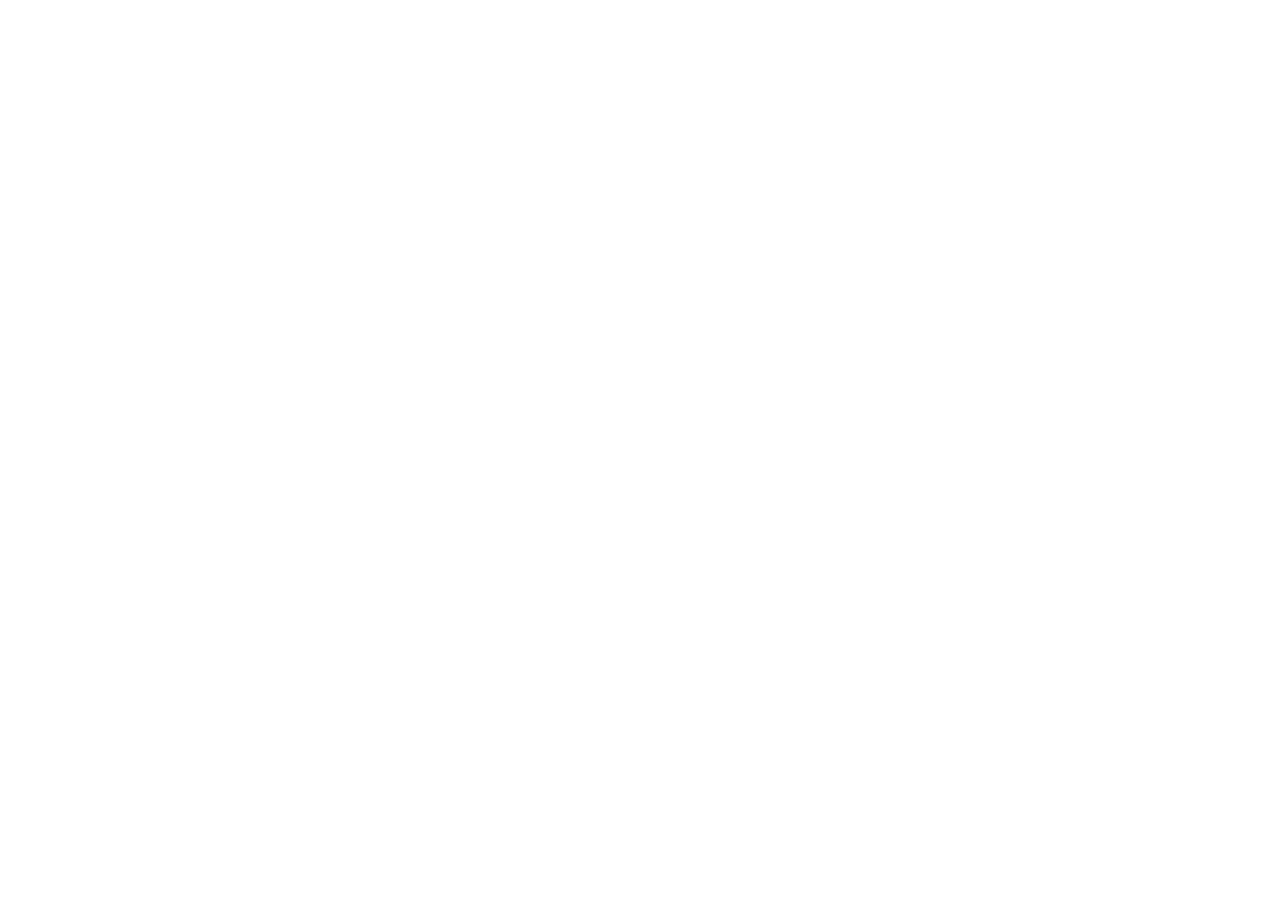
==== index.html @ ea3b675c "Add fresh quiz app shell" ====
<!doctype html>
<html lang="si">
<head>
  <meta charset="utf-8" />
  <meta name="viewport" content="width=device-width, initial-scale=1" />
  <meta name="theme-color" content="#07152b" />
  <meta name="description" content="ICT Day Papers 2028 Quiz Studio - PHY 01 to PHY 21" />
  <title>ICT Day Papers — 2028 Quiz Studio</title>
  <link rel="stylesheet" href="styles.css" />
</head>
<body>
  <div id="app"></div>
  <script src="data.js"></script>
  <script src="app.js"></script>
</body>
</html>
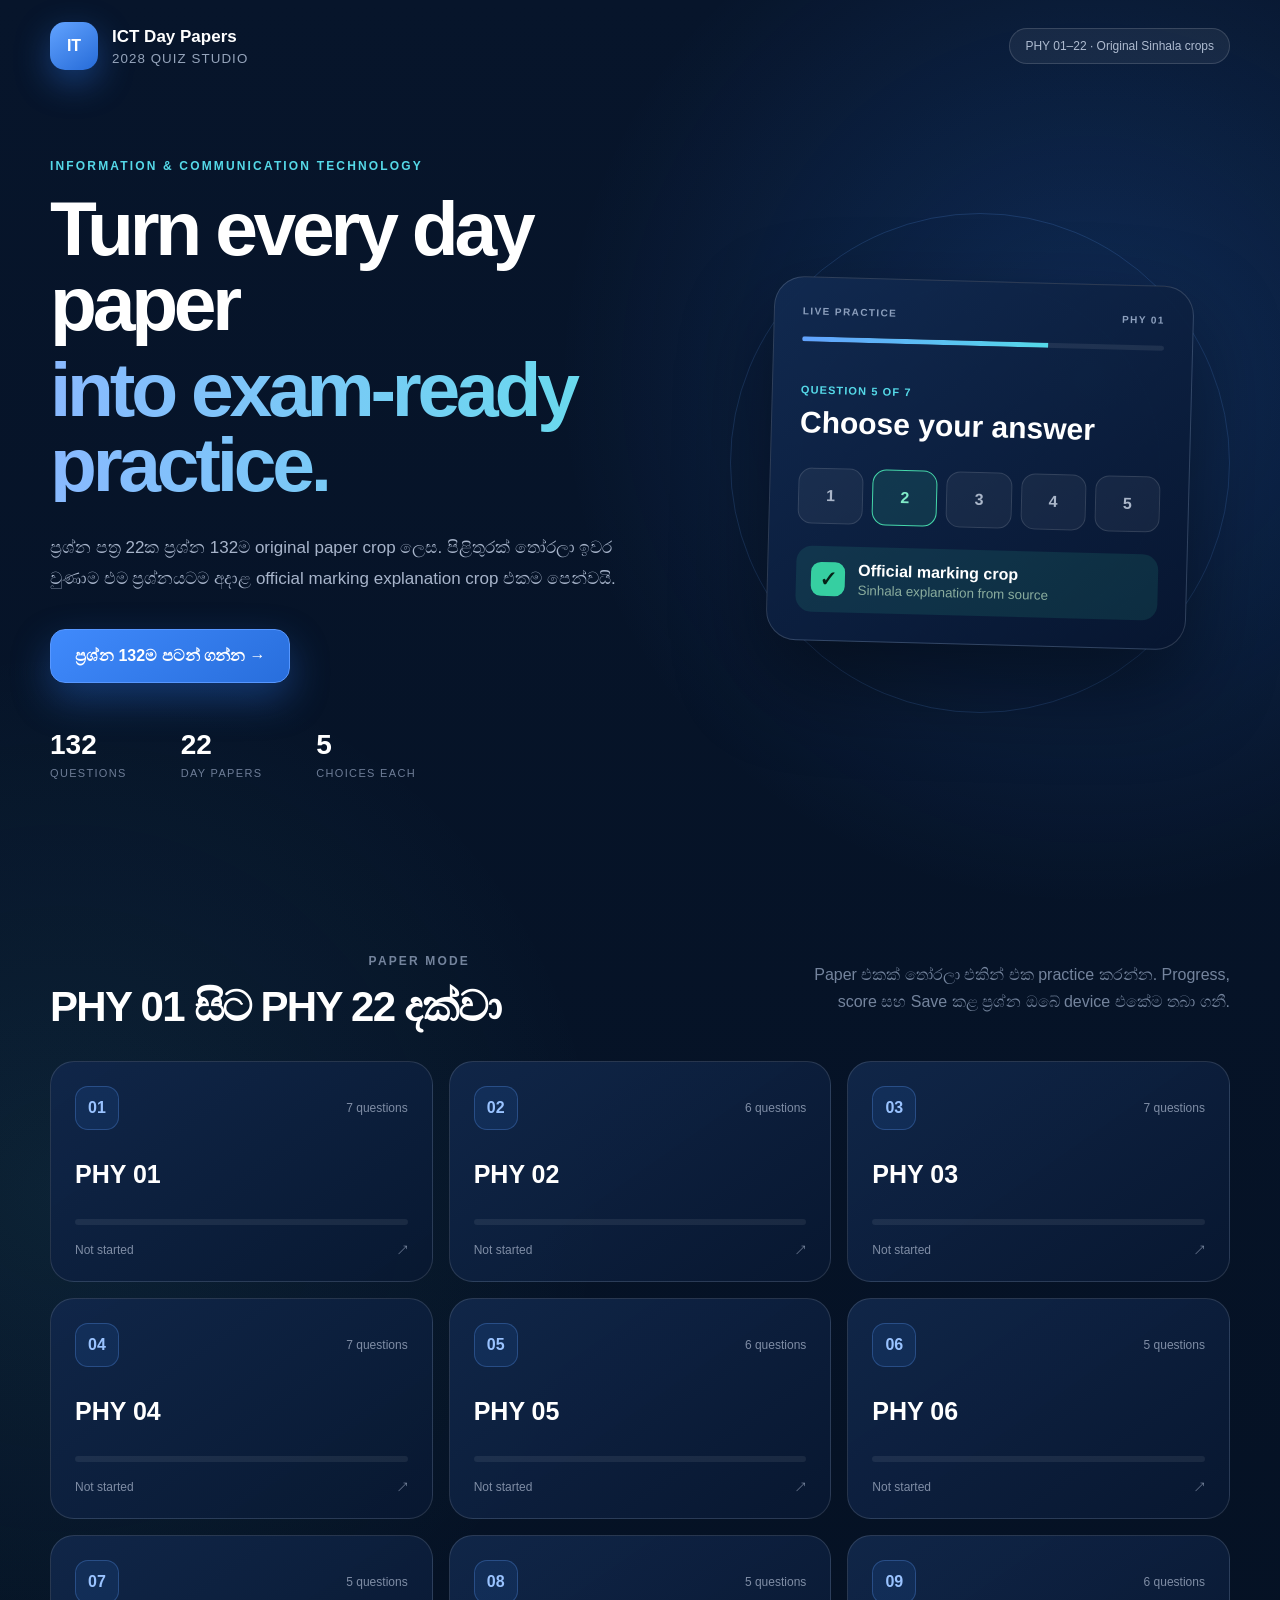
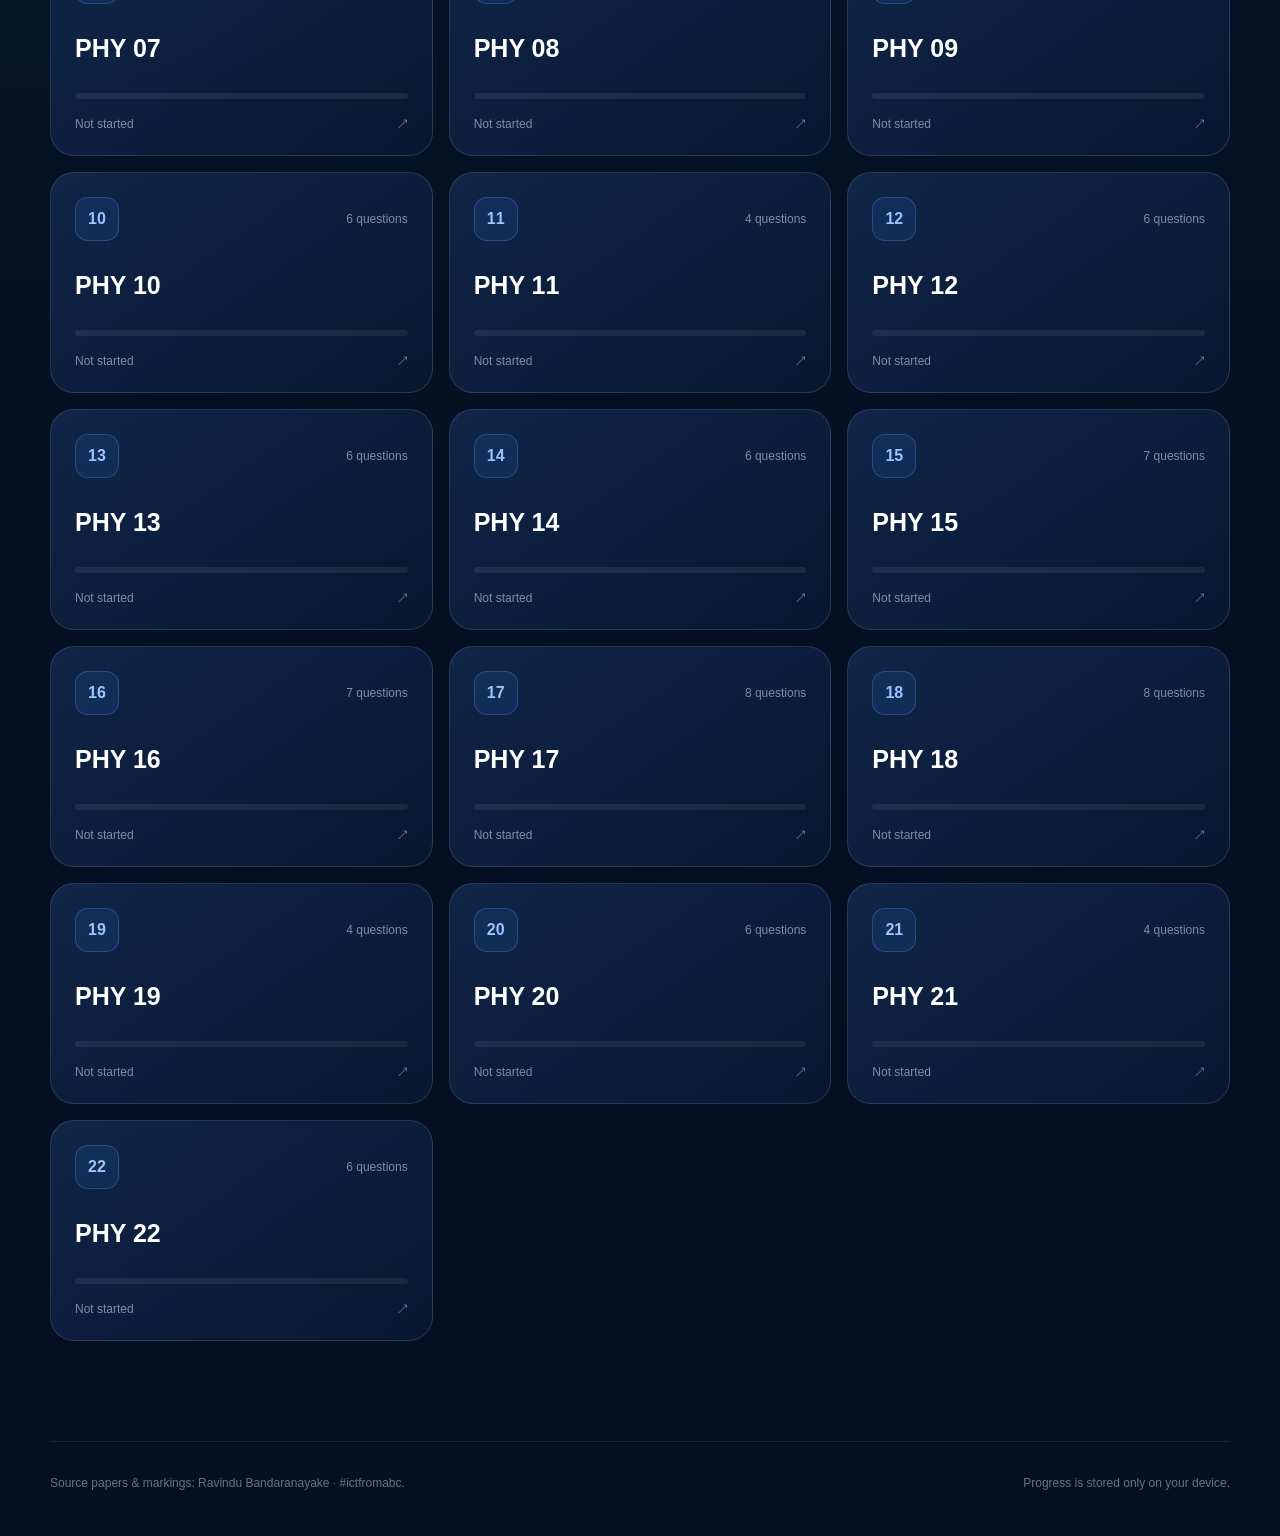
==== commit 4fbae0db: "Load PHY 22 and reset UI build" ====
--- a/index.html
+++ b/index.html
@@ -1,16 +1,17 @@
 <!doctype html>
 <html lang="si">
 <head>
-  <meta charset="utf-8" />
-  <meta name="viewport" content="width=device-width, initial-scale=1" />
-  <meta name="theme-color" content="#07152b" />
-  <meta name="description" content="ICT Day Papers 2028 Quiz Studio - PHY 01 to PHY 21" />
+  <meta charset="utf-8">
+  <meta name="viewport" content="width=device-width,initial-scale=1">
+  <meta name="theme-color" content="#07152b">
+  <meta name="description" content="ICT Day Papers 2028 — PHY 01 to PHY 22">
   <title>ICT Day Papers — 2028 Quiz Studio</title>
-  <link rel="stylesheet" href="styles.css" />
+  <link rel="stylesheet" href="styles.css?v=20260819-r7">
+  <link rel="stylesheet" href="reset.css?v=20260819-r7">
 </head>
 <body>
   <div id="app"></div>
-  <script src="data.js"></script>
-  <script src="app.js"></script>
+  <script src="data.js?v=20260819-r7"></script>
+  <script src="app.js?v=20260819-r7"></script>
 </body>
 </html>
--- a/styles.css
+++ b/styles.css
@@ -0,0 +1,10 @@
+:root{
+  --navy:#061226;--navy2:#0a1b36;--navy3:#10284d;--blue:#2f7df6;--blue2:#62a3ff;
+  --cyan:#55d9e8;--mint:#36cfa1;--rose:#f66f88;--ink:#16243f;--muted:#71809a;
+  --line:#dce5f1;--bg:#f6f8fc;--white:#fff;--shadow:0 20px 60px rgba(22,36,63,.12)
+}
+*{box-sizing:border-box}html{scroll-behavior:smooth}body{margin:0;font-family:Inter,"Noto Sans Sinhala","Iskoola Pota","Segoe UI",Arial,sans-serif;background:var(--navy);color:#fff;-webkit-font-smoothing:antialiased}button{font:inherit}.hide{display:none!important}
+.home{min-height:100vh;background:radial-gradient(circle at 85% 12%,rgba(47,125,246,.22),transparent 33rem),radial-gradient(circle at 5% 38%,rgba(85,217,232,.08),transparent 34rem),linear-gradient(180deg,#07152b,#041021 78%);overflow:hidden;position:relative}.wrap{width:min(1180px,calc(100% - 40px));margin:auto}.header{height:92px;display:flex;align-items:center;justify-content:space-between}.brand{display:flex;gap:14px;align-items:center}.brand-badge{width:48px;height:48px;display:grid;place-items:center;border-radius:15px;background:linear-gradient(145deg,#62a3ff,#266bd8);font-weight:900;box-shadow:0 12px 35px rgba(47,125,246,.4)}.brand strong{display:block;font-size:17px}.brand small{display:block;margin-top:4px;color:#95a4bb;letter-spacing:.08em}.pill{border:1px solid rgba(255,255,255,.14);background:rgba(255,255,255,.06);border-radius:999px;padding:10px 15px;color:#aebbd0;font-size:12px}.hero{display:grid;grid-template-columns:1.1fr .9fr;gap:70px;align-items:center;min-height:650px;padding:55px 0 90px}.eyebrow{color:var(--cyan);letter-spacing:.18em;text-transform:uppercase;font-size:12px;font-weight:900}.hero h1{font-size:clamp(48px,6vw,78px);line-height:.98;letter-spacing:-.055em;margin:18px 0 0}.hero h1 span{display:block;background:linear-gradient(90deg,#89b9ff,#65deeb);-webkit-background-clip:text;background-clip:text;color:transparent;margin-top:10px}.lead{color:#a7b4ca;font-size:17px;line-height:1.85;max-width:720px;margin:30px 0 0}.actions{display:flex;gap:12px;flex-wrap:wrap;margin-top:34px}.btn{min-height:54px;border-radius:15px;padding:0 24px;border:1px solid transparent;font-weight:800;cursor:pointer;transition:.18s}.btn.primary{background:linear-gradient(145deg,#408afc,#286edc);color:#fff;border-color:#5797ff;box-shadow:0 16px 38px rgba(47,125,246,.34)}.btn.secondary{background:rgba(255,255,255,.07);color:#edf3fd;border-color:rgba(255,255,255,.14)}.btn:hover{transform:translateY(-2px)}.stats{display:flex;gap:54px;margin-top:46px}.stats div{display:flex;flex-direction:column;gap:6px}.stats strong{font-size:28px}.stats span{font-size:11px;letter-spacing:.12em;color:#6e7d97}.demo-wrap{display:grid;place-items:center;position:relative;min-height:500px}.orbit{position:absolute;border:1px solid rgba(98,163,255,.18);border-radius:50%;width:500px;height:500px}.orbit.b{width:360px;height:360px;border-style:dashed}.demo{position:relative;width:min(420px,92%);padding:28px;border-radius:30px;background:linear-gradient(145deg,rgba(17,42,80,.98),rgba(7,22,48,.98));border:1px solid rgba(255,255,255,.15);box-shadow:0 38px 90px rgba(0,0,0,.45);transform:rotate(1.5deg)}.demo-top{display:flex;justify-content:space-between;color:#8da0be;font-size:10px;font-weight:900;letter-spacing:.14em}.track{height:5px;background:rgba(255,255,255,.08);border-radius:999px;overflow:hidden;margin-top:20px}.track i{display:block;height:100%;width:68%;background:linear-gradient(90deg,#62a3ff,#55d9e8)}.demo .mini{margin-top:42px;color:var(--cyan);font-weight:900;font-size:11px;letter-spacing:.1em}.demo h2{font-size:30px;margin:10px 0 28px}.answers-preview{display:grid;grid-template-columns:repeat(5,1fr);gap:9px}.answers-preview span{height:56px;border-radius:14px;border:1px solid rgba(255,255,255,.12);display:grid;place-items:center;color:#aab6c9;background:rgba(255,255,255,.05);font-weight:900}.answers-preview span.on{border-color:#45d7aa;background:rgba(54,207,161,.13);color:#80ebc8}.demo-ok{margin-top:22px;border-radius:16px;background:rgba(54,207,161,.12);padding:15px;display:flex;gap:13px;align-items:center}.demo-ok b{width:34px;height:34px;background:#36cfa1;color:#062217;border-radius:10px;display:grid;place-items:center}.demo-ok small{display:block;color:#8bad9e;margin-top:3px}.papers{padding:70px 0 100px}.section-head{display:flex;justify-content:space-between;align-items:end;gap:30px;margin-bottom:30px}.section-head h2{font-size:42px;margin:8px 0 0;letter-spacing:-.04em}.section-head p{color:#74849d;max-width:420px;line-height:1.7;text-align:right}.paper-grid{display:grid;grid-template-columns:repeat(3,1fr);gap:16px}.paper-card{border:1px solid rgba(255,255,255,.12);background:linear-gradient(145deg,rgba(17,39,74,.94),rgba(8,24,49,.96));color:#fff;padding:24px;border-radius:24px;text-align:left;cursor:pointer;transition:.18s}.paper-card:hover{transform:translateY(-4px);border-color:rgba(98,163,255,.5)}.paper-top,.paper-foot{display:flex;align-items:center;justify-content:space-between}.paper-number{width:44px;height:44px;border-radius:13px;display:grid;place-items:center;background:rgba(47,125,246,.11);border:1px solid rgba(98,163,255,.28);color:#9ac3ff;font-weight:900}.paper-count,.paper-foot{font-size:12px;color:#7f8da5}.paper-card h3{font-size:25px;margin:30px 0}.paper-progress{height:6px;border-radius:99px;background:rgba(255,255,255,.07);overflow:hidden;margin-bottom:18px}.paper-progress i{display:block;height:100%;background:linear-gradient(90deg,#4b94ff,#55d9e8)}.footer{border-top:1px solid rgba(255,255,255,.08);color:#65738b;padding:34px 0 46px;display:flex;justify-content:space-between;font-size:12px;gap:20px}
+.quiz{min-height:100vh;background:radial-gradient(circle at 100% 0,rgba(47,125,246,.10),transparent 28rem),var(--bg);color:var(--ink)}.quiz-header{height:92px;background:rgba(255,255,255,.96);backdrop-filter:blur(15px);border-bottom:1px solid #dce5f1;display:flex;align-items:center;gap:18px;padding:0 20px;position:sticky;top:0;z-index:20}.icon{width:56px;height:56px;border:1px solid #dce5f1;border-radius:16px;background:#fff;color:#17243d;font-weight:900;cursor:pointer}.qtitle{flex:1}.qtitle small{display:block;color:#2f7df6;letter-spacing:.16em;font-size:10px;font-weight:900}.qtitle strong{display:block;margin-top:6px;font-size:20px}.counter{min-width:68px;height:56px;border:1px solid #dce5f1;border-radius:16px;background:#fff;display:grid;place-items:center;font-weight:900}.top-progress{height:4px;background:#e7edf6;position:sticky;top:92px;z-index:19}.top-progress i{display:block;height:100%;background:linear-gradient(90deg,#2f7df6,#55d9e8)}.stage{width:min(980px,calc(100% - 34px));margin:auto;padding:54px 0 70px}.qmeta{display:flex;justify-content:space-between;gap:20px;align-items:flex-start}.qkicker{color:#2f7df6;letter-spacing:.13em;font-size:11px;font-weight:900}.qmeta h1{font-size:36px;margin:12px 0 28px;letter-spacing:-.035em}.save{border:1px solid #dce5f1;background:#fff;border-radius:15px;padding:14px 18px;color:#75839a;font-weight:800;cursor:pointer}.save.on{background:#fff8df;color:#9b7317;border-color:#f0cf76}.crop-card{background:#fff;border:1px solid #dce5f1;border-radius:24px;padding:18px;box-shadow:var(--shadow)}.crop-card img{width:100%;height:auto;display:block;border-radius:10px;cursor:zoom-in}.answer-box{margin-top:22px;background:#fff;border:1px solid #dce5f1;border-radius:24px;padding:24px;box-shadow:0 14px 40px rgba(22,36,63,.06)}.answer-head{display:flex;justify-content:space-between;align-items:center}.answer-head strong{font-size:16px}.answer-head span{color:#91a0b5;font-size:12px}.choices{display:grid;grid-template-columns:repeat(5,1fr);gap:12px;margin-top:22px}.choice{height:78px;border-radius:17px;border:1px solid #dfe6f1;background:#f9fbfe;color:#7d899d;font-size:22px;font-weight:900;cursor:pointer;position:relative}.choice:hover{border-color:#63a1ff;color:#2f7df6}.choice.correct{background:#e8fbf5;border-color:#72d9ba;color:#168060}.choice.wrong{background:#fff0f3;border-color:#efabb8;color:#c94f66}.choice.dim{opacity:.42}.choice i{position:absolute;right:12px;top:10px;width:22px;height:22px;border-radius:50%;display:grid;place-items:center;background:currentColor;color:#fff;font-size:12px;font-style:normal}.feedback{margin-top:22px;border-radius:18px;padding:18px 20px;display:flex;gap:16px;align-items:center}.feedback.good{background:#e9fbf6;color:#156d55}.feedback.bad{background:#fff0f3;color:#b34459}.feedback .mark{width:46px;height:46px;border-radius:13px;background:currentColor;color:#fff;display:grid;place-items:center;font-size:22px;font-weight:900}.feedback strong{display:block}.feedback p{margin:5px 0 0;color:#65738b}.marking{margin-top:24px;border:1px solid #dce5f1;border-radius:22px;background:#f8faff;padding:22px}.marking small{color:#637bd1;letter-spacing:.14em;font-weight:900}.marking h2{margin:10px 0 18px;font-size:28px}.marking img{width:100%;height:auto;display:block;background:#fff;border:1px solid #e0e7f1;border-radius:16px;padding:8px;cursor:zoom-in}.nav{display:grid;grid-template-columns:1fr auto 1fr;gap:16px;align-items:center;margin-top:28px}.nav button{height:62px;border-radius:17px;border:1px solid #dce5f1;background:#fff;font-weight:900;color:#62708a;cursor:pointer}.nav .next{background:linear-gradient(145deg,#3f86f8,#286de2);border-color:#5597ff;color:#fff}.nav span{font-size:13px;color:#8290a5}.results{min-height:100vh;background:var(--bg);color:var(--ink);display:grid;place-items:center;padding:30px}.result-card{width:min(700px,100%);background:#fff;border:1px solid #dce5f1;border-radius:28px;padding:36px;box-shadow:var(--shadow);text-align:center}.result-card h1{font-size:42px;margin:18px 0 6px}.score{width:170px;height:170px;border-radius:50%;margin:22px auto;background:conic-gradient(#2f7df6 var(--score),#e6edf7 0);display:grid;place-items:center}.score:before{content:"";width:128px;height:128px;border-radius:50%;background:#fff;position:absolute}.score div{position:relative;z-index:1}.score strong{display:block;font-size:40px}.score span{font-size:11px;color:#7a899e}.result-stats{display:grid;grid-template-columns:repeat(3,1fr);gap:12px;margin-top:26px}.result-stats div{border:1px solid #e1e8f2;border-radius:17px;padding:18px}.result-stats span{display:block;color:#8290a4;font-size:12px}.result-stats strong{font-size:28px;margin-top:5px;display:block}.modal{position:fixed;inset:0;background:rgba(2,8,20,.9);z-index:100;display:none;overflow:auto;padding:70px 20px 30px}.modal.open{display:block}.modal img{display:block;width:min(1300px,100%);height:auto;margin:auto;background:#fff;border-radius:14px}.modal button{position:fixed;top:18px;right:18px;width:48px;height:48px;border-radius:14px;border:1px solid rgba(255,255,255,.24);background:#08162d;color:#fff;font-size:25px;cursor:pointer}
+@media(max-width:900px){.hero{grid-template-columns:1fr;gap:20px}.demo-wrap{min-height:420px}.paper-grid{grid-template-columns:repeat(2,1fr)}.pill{display:none}.section-head{align-items:flex-start;flex-direction:column}.section-head p{text-align:left}.hero{padding-top:25px}.stats{gap:32px}.hero h1{font-size:56px}.header{height:80px}}
+@media(max-width:620px){.wrap{width:min(100% - 28px,1180px)}.hero h1{font-size:45px}.lead{font-size:15px}.stats{justify-content:space-between;gap:10px}.stats strong{font-size:24px}.demo-wrap{min-height:360px}.orbit{width:350px;height:350px}.orbit.b{width:260px;height:260px}.demo{padding:22px}.paper-grid{grid-template-columns:1fr}.paper-card{padding:22px}.quiz-header{height:84px;padding:0 14px}.top-progress{top:84px}.icon{width:52px;height:52px}.qtitle strong{font-size:17px}.counter{height:52px;min-width:60px}.stage{padding-top:38px}.qmeta h1{font-size:30px}.crop-card{padding:10px;border-radius:19px}.answer-box{padding:18px}.choices{gap:8px}.choice{height:64px}.marking{padding:15px}.marking h2{font-size:24px}.nav{grid-template-columns:1fr 1fr}.nav span{display:none}.result-card{padding:24px}.result-stats{grid-template-columns:1fr}.footer{flex-direction:column}.brand small{font-size:10px}}
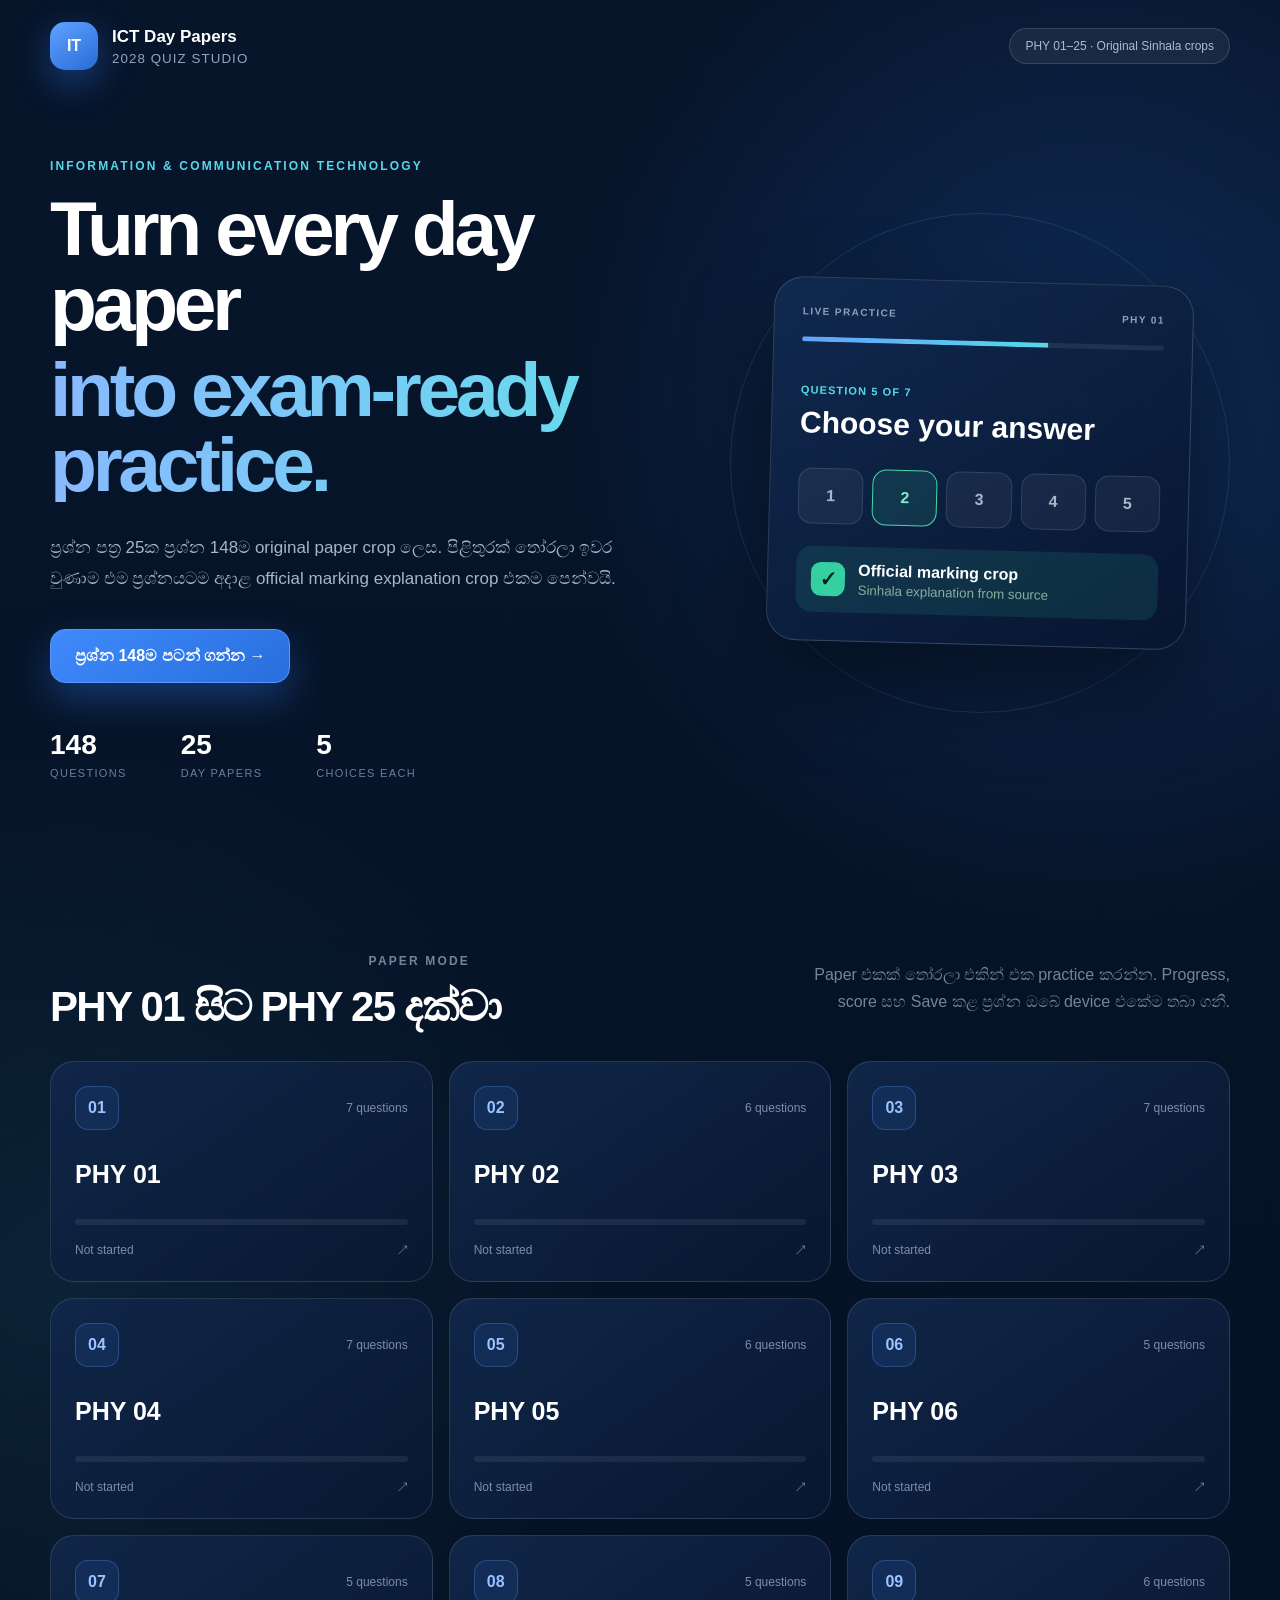
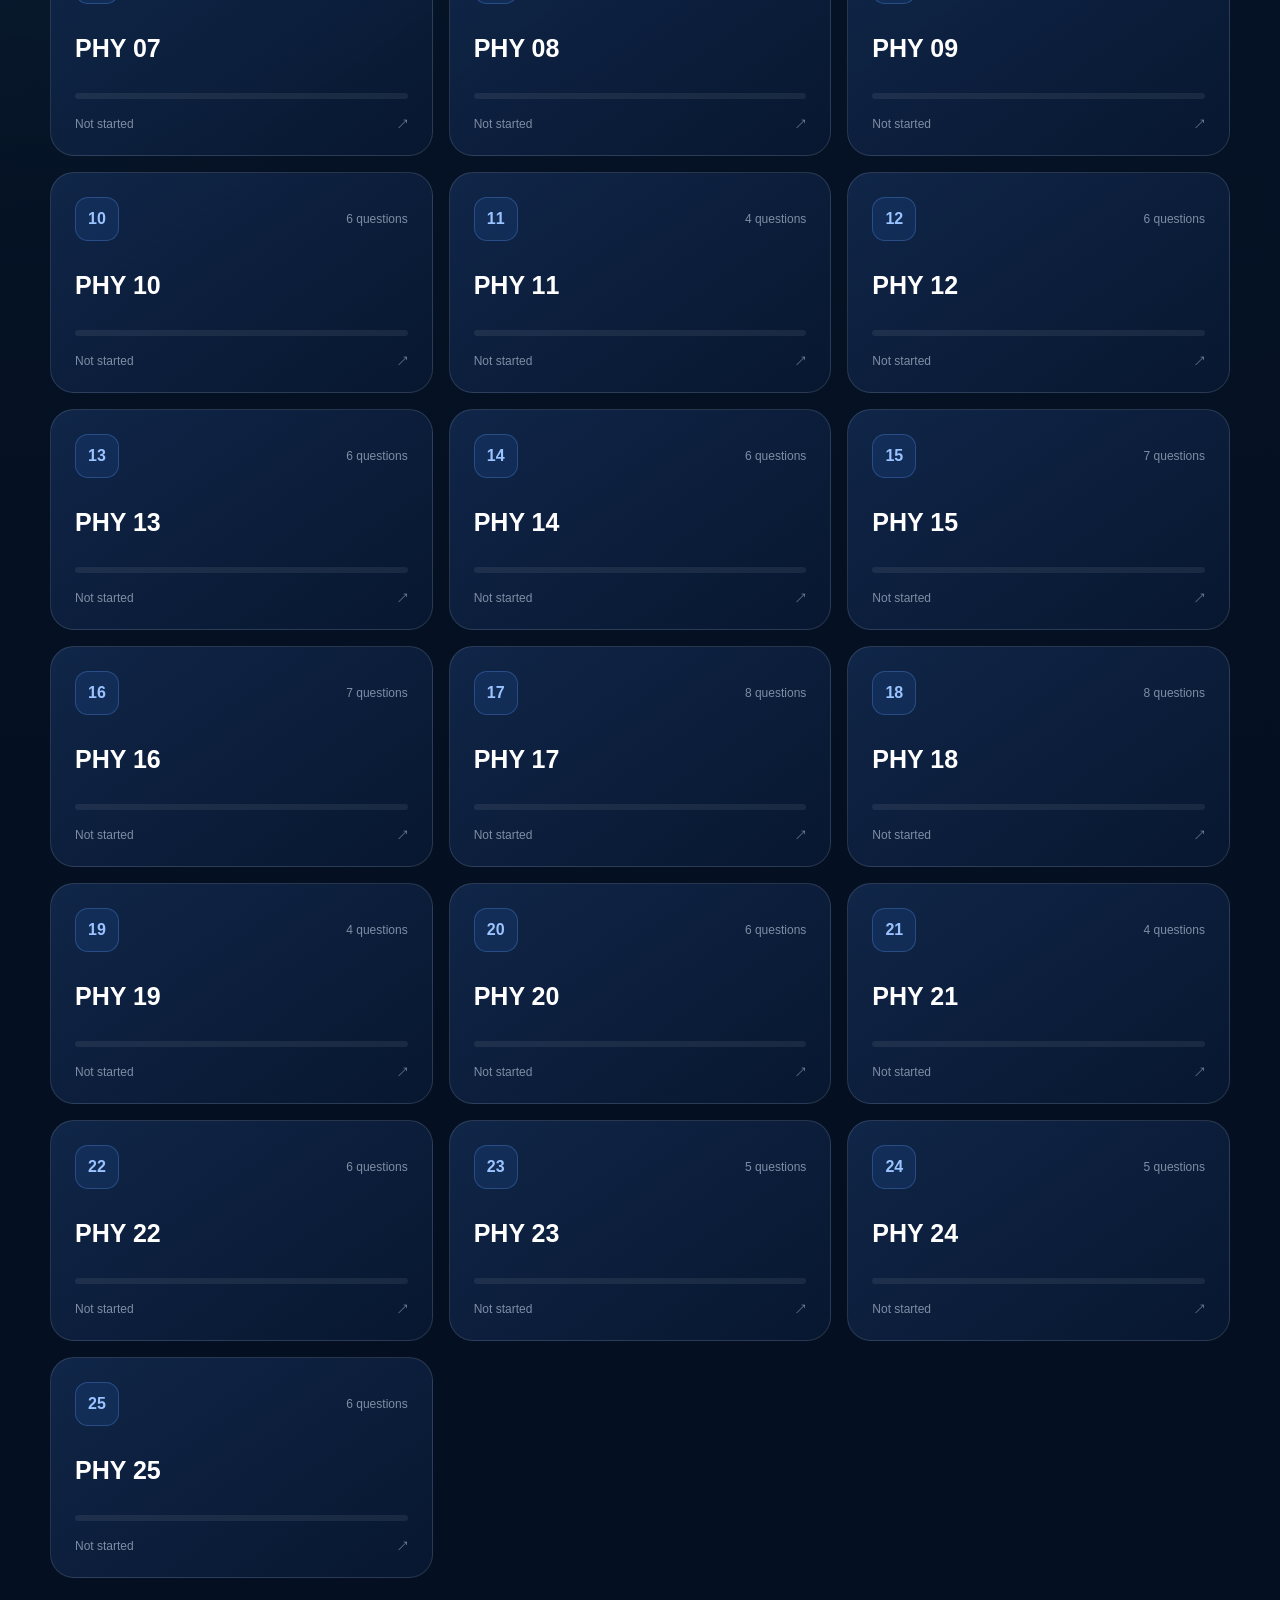
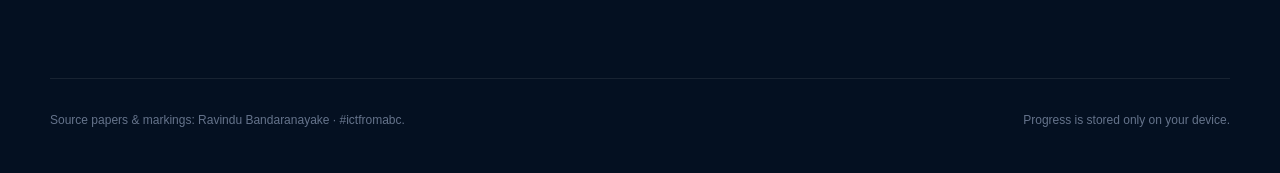
==== commit 217165fb: "Add PHY 23-25 cropped day papers" ====
--- a/index.html
+++ b/index.html
@@ -6,12 +6,12 @@
   <meta name="theme-color" content="#07152b">
   <meta name="description" content="ICT Day Papers 2028 — PHY 01 to PHY 22">
   <title>ICT Day Papers — 2028 Quiz Studio</title>
-  <link rel="stylesheet" href="styles.css?v=20260819-r7">
-  <link rel="stylesheet" href="reset.css?v=20260819-r7">
+  <link rel="stylesheet" href="styles.css?v=20260920-r10">
+  <link rel="stylesheet" href="reset.css?v=20260920-r10">
 </head>
 <body>
   <div id="app"></div>
-  <script src="data.js?v=20260819-r7"></script>
-  <script src="app.js?v=20260819-r7"></script>
+  <script src="data.js?v=20260920-r10"></script>
+  <script src="app.js?v=20260920-r10"></script>
 </body>
 </html>
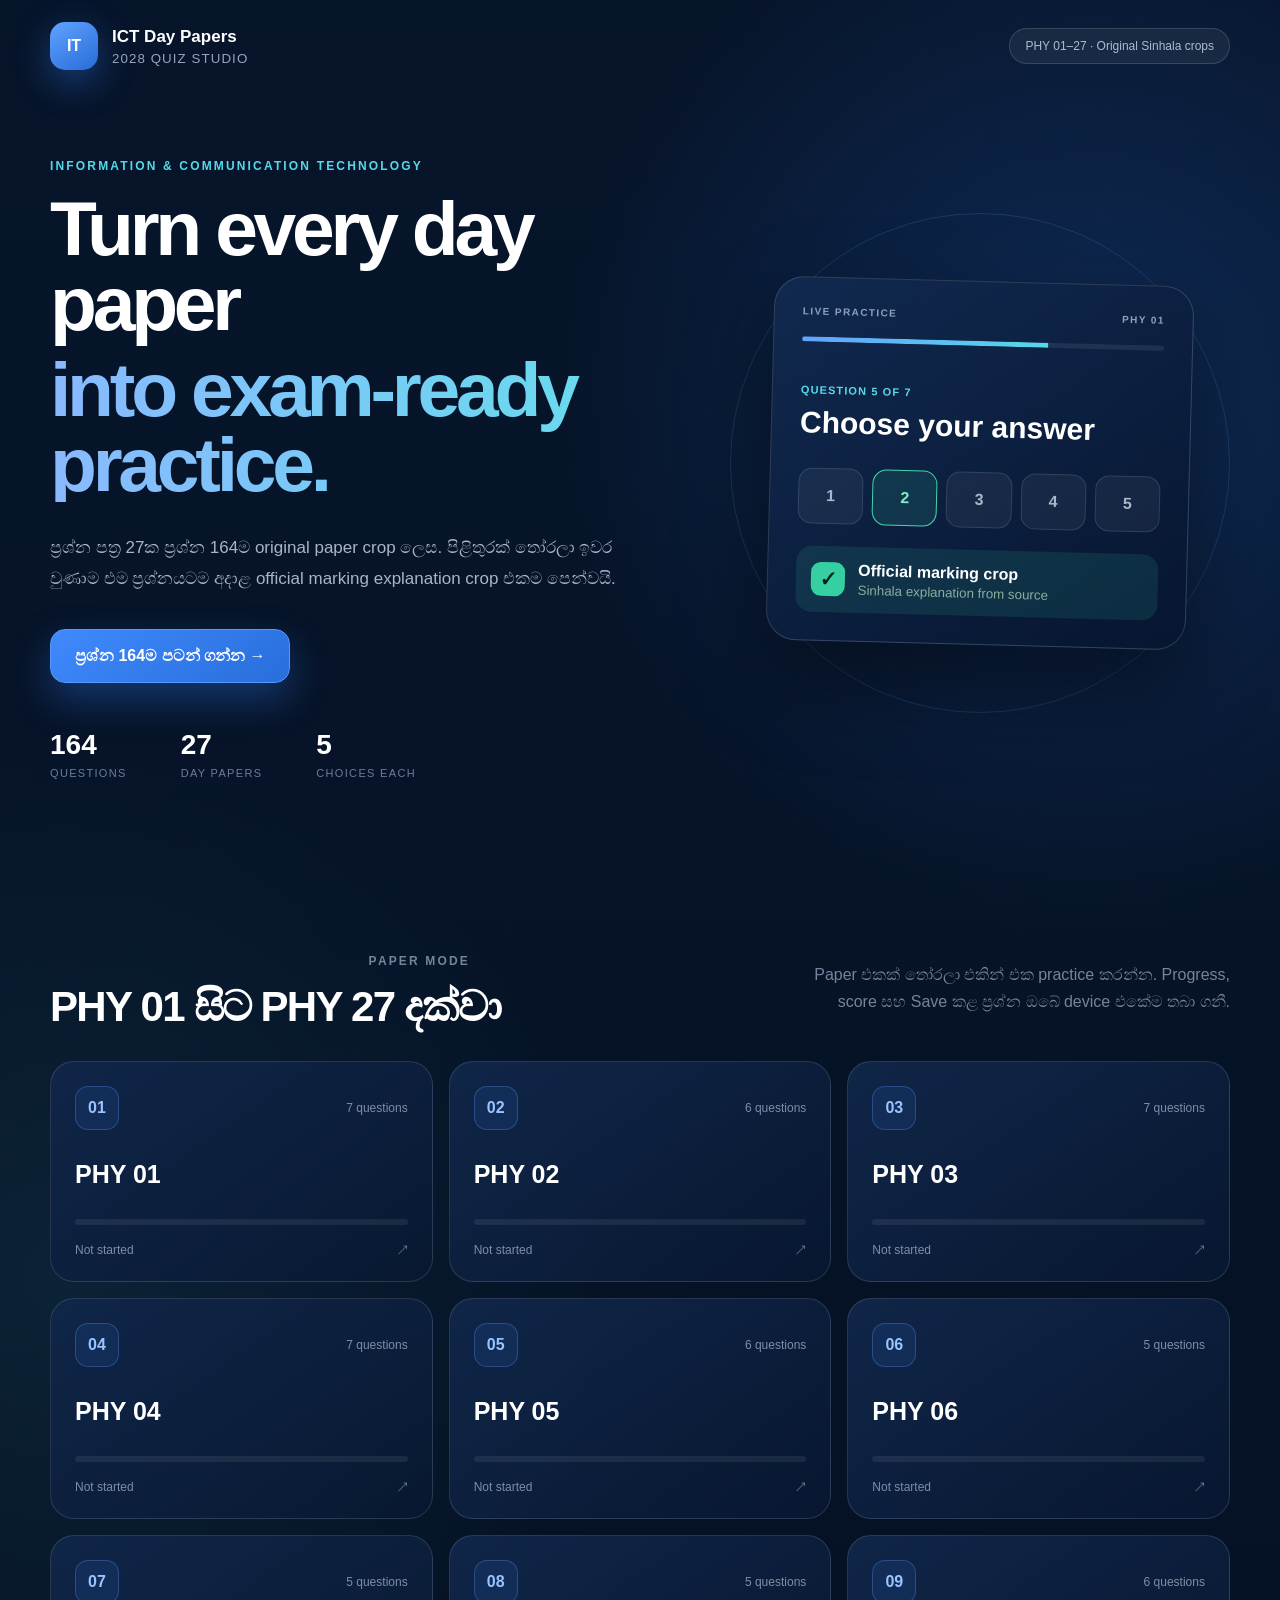
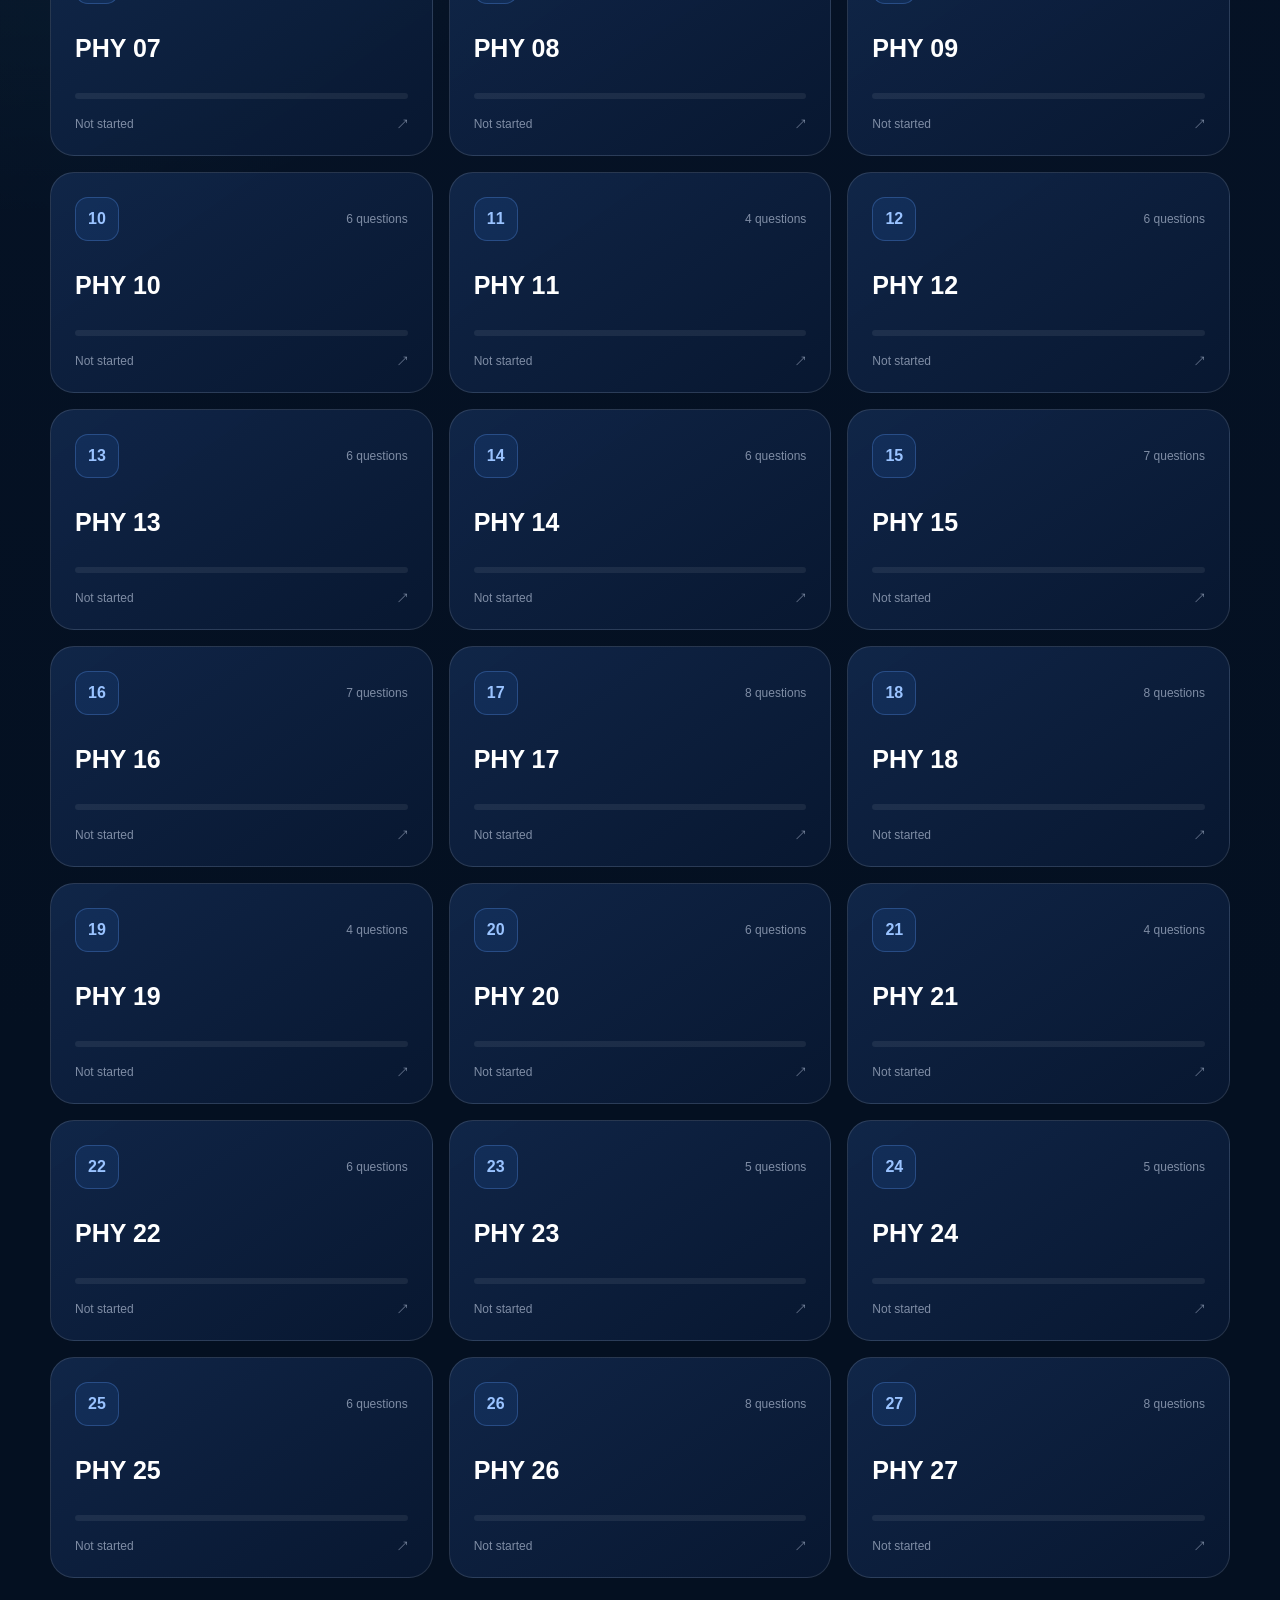
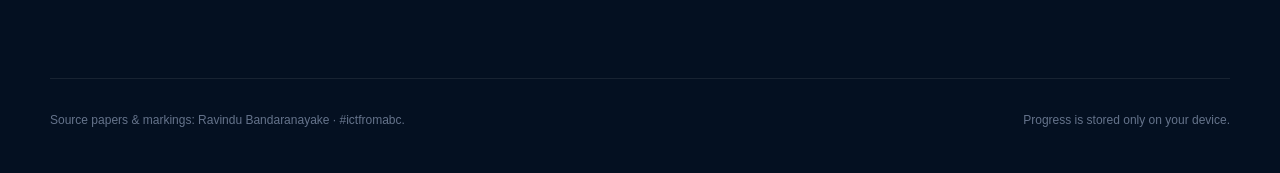
==== commit 611e1453: "Add verified PHY 26–27 Day Papers, 16 question and 21 marking crops" ====
--- a/index.html
+++ b/index.html
@@ -4,14 +4,14 @@
   <meta charset="utf-8">
   <meta name="viewport" content="width=device-width,initial-scale=1">
   <meta name="theme-color" content="#07152b">
-  <meta name="description" content="ICT Day Papers 2028 — PHY 01 to PHY 22">
+  <meta name="description" content="ICT Day Papers 2028 — PHY 01 to PHY 27">
   <title>ICT Day Papers — 2028 Quiz Studio</title>
-  <link rel="stylesheet" href="styles.css?v=20260920-r10">
-  <link rel="stylesheet" href="reset.css?v=20260920-r10">
+  <link rel="stylesheet" href="styles.css?v=20261104-r12">
+  <link rel="stylesheet" href="reset.css?v=20261104-r12">
 </head>
 <body>
   <div id="app"></div>
-  <script src="data.js?v=20260920-r10"></script>
-  <script src="app.js?v=20260920-r10"></script>
+  <script src="data.js?v=20261104-r12"></script>
+  <script src="app.js?v=20261104-r12"></script>
 </body>
 </html>
--- a/styles.css
+++ b/styles.css
@@ -5,6 +5,6 @@
 }
 *{box-sizing:border-box}html{scroll-behavior:smooth}body{margin:0;font-family:Inter,"Noto Sans Sinhala","Iskoola Pota","Segoe UI",Arial,sans-serif;background:var(--navy);color:#fff;-webkit-font-smoothing:antialiased}button{font:inherit}.hide{display:none!important}
 .home{min-height:100vh;background:radial-gradient(circle at 85% 12%,rgba(47,125,246,.22),transparent 33rem),radial-gradient(circle at 5% 38%,rgba(85,217,232,.08),transparent 34rem),linear-gradient(180deg,#07152b,#041021 78%);overflow:hidden;position:relative}.wrap{width:min(1180px,calc(100% - 40px));margin:auto}.header{height:92px;display:flex;align-items:center;justify-content:space-between}.brand{display:flex;gap:14px;align-items:center}.brand-badge{width:48px;height:48px;display:grid;place-items:center;border-radius:15px;background:linear-gradient(145deg,#62a3ff,#266bd8);font-weight:900;box-shadow:0 12px 35px rgba(47,125,246,.4)}.brand strong{display:block;font-size:17px}.brand small{display:block;margin-top:4px;color:#95a4bb;letter-spacing:.08em}.pill{border:1px solid rgba(255,255,255,.14);background:rgba(255,255,255,.06);border-radius:999px;padding:10px 15px;color:#aebbd0;font-size:12px}.hero{display:grid;grid-template-columns:1.1fr .9fr;gap:70px;align-items:center;min-height:650px;padding:55px 0 90px}.eyebrow{color:var(--cyan);letter-spacing:.18em;text-transform:uppercase;font-size:12px;font-weight:900}.hero h1{font-size:clamp(48px,6vw,78px);line-height:.98;letter-spacing:-.055em;margin:18px 0 0}.hero h1 span{display:block;background:linear-gradient(90deg,#89b9ff,#65deeb);-webkit-background-clip:text;background-clip:text;color:transparent;margin-top:10px}.lead{color:#a7b4ca;font-size:17px;line-height:1.85;max-width:720px;margin:30px 0 0}.actions{display:flex;gap:12px;flex-wrap:wrap;margin-top:34px}.btn{min-height:54px;border-radius:15px;padding:0 24px;border:1px solid transparent;font-weight:800;cursor:pointer;transition:.18s}.btn.primary{background:linear-gradient(145deg,#408afc,#286edc);color:#fff;border-color:#5797ff;box-shadow:0 16px 38px rgba(47,125,246,.34)}.btn.secondary{background:rgba(255,255,255,.07);color:#edf3fd;border-color:rgba(255,255,255,.14)}.btn:hover{transform:translateY(-2px)}.stats{display:flex;gap:54px;margin-top:46px}.stats div{display:flex;flex-direction:column;gap:6px}.stats strong{font-size:28px}.stats span{font-size:11px;letter-spacing:.12em;color:#6e7d97}.demo-wrap{display:grid;place-items:center;position:relative;min-height:500px}.orbit{position:absolute;border:1px solid rgba(98,163,255,.18);border-radius:50%;width:500px;height:500px}.orbit.b{width:360px;height:360px;border-style:dashed}.demo{position:relative;width:min(420px,92%);padding:28px;border-radius:30px;background:linear-gradient(145deg,rgba(17,42,80,.98),rgba(7,22,48,.98));border:1px solid rgba(255,255,255,.15);box-shadow:0 38px 90px rgba(0,0,0,.45);transform:rotate(1.5deg)}.demo-top{display:flex;justify-content:space-between;color:#8da0be;font-size:10px;font-weight:900;letter-spacing:.14em}.track{height:5px;background:rgba(255,255,255,.08);border-radius:999px;overflow:hidden;margin-top:20px}.track i{display:block;height:100%;width:68%;background:linear-gradient(90deg,#62a3ff,#55d9e8)}.demo .mini{margin-top:42px;color:var(--cyan);font-weight:900;font-size:11px;letter-spacing:.1em}.demo h2{font-size:30px;margin:10px 0 28px}.answers-preview{display:grid;grid-template-columns:repeat(5,1fr);gap:9px}.answers-preview span{height:56px;border-radius:14px;border:1px solid rgba(255,255,255,.12);display:grid;place-items:center;color:#aab6c9;background:rgba(255,255,255,.05);font-weight:900}.answers-preview span.on{border-color:#45d7aa;background:rgba(54,207,161,.13);color:#80ebc8}.demo-ok{margin-top:22px;border-radius:16px;background:rgba(54,207,161,.12);padding:15px;display:flex;gap:13px;align-items:center}.demo-ok b{width:34px;height:34px;background:#36cfa1;color:#062217;border-radius:10px;display:grid;place-items:center}.demo-ok small{display:block;color:#8bad9e;margin-top:3px}.papers{padding:70px 0 100px}.section-head{display:flex;justify-content:space-between;align-items:end;gap:30px;margin-bottom:30px}.section-head h2{font-size:42px;margin:8px 0 0;letter-spacing:-.04em}.section-head p{color:#74849d;max-width:420px;line-height:1.7;text-align:right}.paper-grid{display:grid;grid-template-columns:repeat(3,1fr);gap:16px}.paper-card{border:1px solid rgba(255,255,255,.12);background:linear-gradient(145deg,rgba(17,39,74,.94),rgba(8,24,49,.96));color:#fff;padding:24px;border-radius:24px;text-align:left;cursor:pointer;transition:.18s}.paper-card:hover{transform:translateY(-4px);border-color:rgba(98,163,255,.5)}.paper-top,.paper-foot{display:flex;align-items:center;justify-content:space-between}.paper-number{width:44px;height:44px;border-radius:13px;display:grid;place-items:center;background:rgba(47,125,246,.11);border:1px solid rgba(98,163,255,.28);color:#9ac3ff;font-weight:900}.paper-count,.paper-foot{font-size:12px;color:#7f8da5}.paper-card h3{font-size:25px;margin:30px 0}.paper-progress{height:6px;border-radius:99px;background:rgba(255,255,255,.07);overflow:hidden;margin-bottom:18px}.paper-progress i{display:block;height:100%;background:linear-gradient(90deg,#4b94ff,#55d9e8)}.footer{border-top:1px solid rgba(255,255,255,.08);color:#65738b;padding:34px 0 46px;display:flex;justify-content:space-between;font-size:12px;gap:20px}
-.quiz{min-height:100vh;background:radial-gradient(circle at 100% 0,rgba(47,125,246,.10),transparent 28rem),var(--bg);color:var(--ink)}.quiz-header{height:92px;background:rgba(255,255,255,.96);backdrop-filter:blur(15px);border-bottom:1px solid #dce5f1;display:flex;align-items:center;gap:18px;padding:0 20px;position:sticky;top:0;z-index:20}.icon{width:56px;height:56px;border:1px solid #dce5f1;border-radius:16px;background:#fff;color:#17243d;font-weight:900;cursor:pointer}.qtitle{flex:1}.qtitle small{display:block;color:#2f7df6;letter-spacing:.16em;font-size:10px;font-weight:900}.qtitle strong{display:block;margin-top:6px;font-size:20px}.counter{min-width:68px;height:56px;border:1px solid #dce5f1;border-radius:16px;background:#fff;display:grid;place-items:center;font-weight:900}.top-progress{height:4px;background:#e7edf6;position:sticky;top:92px;z-index:19}.top-progress i{display:block;height:100%;background:linear-gradient(90deg,#2f7df6,#55d9e8)}.stage{width:min(980px,calc(100% - 34px));margin:auto;padding:54px 0 70px}.qmeta{display:flex;justify-content:space-between;gap:20px;align-items:flex-start}.qkicker{color:#2f7df6;letter-spacing:.13em;font-size:11px;font-weight:900}.qmeta h1{font-size:36px;margin:12px 0 28px;letter-spacing:-.035em}.save{border:1px solid #dce5f1;background:#fff;border-radius:15px;padding:14px 18px;color:#75839a;font-weight:800;cursor:pointer}.save.on{background:#fff8df;color:#9b7317;border-color:#f0cf76}.crop-card{background:#fff;border:1px solid #dce5f1;border-radius:24px;padding:18px;box-shadow:var(--shadow)}.crop-card img{width:100%;height:auto;display:block;border-radius:10px;cursor:zoom-in}.answer-box{margin-top:22px;background:#fff;border:1px solid #dce5f1;border-radius:24px;padding:24px;box-shadow:0 14px 40px rgba(22,36,63,.06)}.answer-head{display:flex;justify-content:space-between;align-items:center}.answer-head strong{font-size:16px}.answer-head span{color:#91a0b5;font-size:12px}.choices{display:grid;grid-template-columns:repeat(5,1fr);gap:12px;margin-top:22px}.choice{height:78px;border-radius:17px;border:1px solid #dfe6f1;background:#f9fbfe;color:#7d899d;font-size:22px;font-weight:900;cursor:pointer;position:relative}.choice:hover{border-color:#63a1ff;color:#2f7df6}.choice.correct{background:#e8fbf5;border-color:#72d9ba;color:#168060}.choice.wrong{background:#fff0f3;border-color:#efabb8;color:#c94f66}.choice.dim{opacity:.42}.choice i{position:absolute;right:12px;top:10px;width:22px;height:22px;border-radius:50%;display:grid;place-items:center;background:currentColor;color:#fff;font-size:12px;font-style:normal}.feedback{margin-top:22px;border-radius:18px;padding:18px 20px;display:flex;gap:16px;align-items:center}.feedback.good{background:#e9fbf6;color:#156d55}.feedback.bad{background:#fff0f3;color:#b34459}.feedback .mark{width:46px;height:46px;border-radius:13px;background:currentColor;color:#fff;display:grid;place-items:center;font-size:22px;font-weight:900}.feedback strong{display:block}.feedback p{margin:5px 0 0;color:#65738b}.marking{margin-top:24px;border:1px solid #dce5f1;border-radius:22px;background:#f8faff;padding:22px}.marking small{color:#637bd1;letter-spacing:.14em;font-weight:900}.marking h2{margin:10px 0 18px;font-size:28px}.marking img{width:100%;height:auto;display:block;background:#fff;border:1px solid #e0e7f1;border-radius:16px;padding:8px;cursor:zoom-in}.nav{display:grid;grid-template-columns:1fr auto 1fr;gap:16px;align-items:center;margin-top:28px}.nav button{height:62px;border-radius:17px;border:1px solid #dce5f1;background:#fff;font-weight:900;color:#62708a;cursor:pointer}.nav .next{background:linear-gradient(145deg,#3f86f8,#286de2);border-color:#5597ff;color:#fff}.nav span{font-size:13px;color:#8290a5}.results{min-height:100vh;background:var(--bg);color:var(--ink);display:grid;place-items:center;padding:30px}.result-card{width:min(700px,100%);background:#fff;border:1px solid #dce5f1;border-radius:28px;padding:36px;box-shadow:var(--shadow);text-align:center}.result-card h1{font-size:42px;margin:18px 0 6px}.score{width:170px;height:170px;border-radius:50%;margin:22px auto;background:conic-gradient(#2f7df6 var(--score),#e6edf7 0);display:grid;place-items:center}.score:before{content:"";width:128px;height:128px;border-radius:50%;background:#fff;position:absolute}.score div{position:relative;z-index:1}.score strong{display:block;font-size:40px}.score span{font-size:11px;color:#7a899e}.result-stats{display:grid;grid-template-columns:repeat(3,1fr);gap:12px;margin-top:26px}.result-stats div{border:1px solid #e1e8f2;border-radius:17px;padding:18px}.result-stats span{display:block;color:#8290a4;font-size:12px}.result-stats strong{font-size:28px;margin-top:5px;display:block}.modal{position:fixed;inset:0;background:rgba(2,8,20,.9);z-index:100;display:none;overflow:auto;padding:70px 20px 30px}.modal.open{display:block}.modal img{display:block;width:min(1300px,100%);height:auto;margin:auto;background:#fff;border-radius:14px}.modal button{position:fixed;top:18px;right:18px;width:48px;height:48px;border-radius:14px;border:1px solid rgba(255,255,255,.24);background:#08162d;color:#fff;font-size:25px;cursor:pointer}
+.quiz{min-height:100vh;background:radial-gradient(circle at 100% 0,rgba(47,125,246,.10),transparent 28rem),var(--bg);color:var(--ink)}.quiz-header{height:92px;background:rgba(255,255,255,.96);backdrop-filter:blur(15px);border-bottom:1px solid #dce5f1;display:flex;align-items:center;gap:18px;padding:0 20px;position:sticky;top:0;z-index:20}.icon{width:56px;height:56px;border:1px solid #dce5f1;border-radius:16px;background:#fff;color:#17243d;font-weight:900;cursor:pointer}.qtitle{flex:1}.qtitle small{display:block;color:#2f7df6;letter-spacing:.16em;font-size:10px;font-weight:900}.qtitle strong{display:block;margin-top:6px;font-size:20px}.counter{min-width:68px;height:56px;border:1px solid #dce5f1;border-radius:16px;background:#fff;display:grid;place-items:center;font-weight:900}.top-progress{height:4px;background:#e7edf6;position:sticky;top:92px;z-index:19}.top-progress i{display:block;height:100%;background:linear-gradient(90deg,#2f7df6,#55d9e8)}.stage{width:min(980px,calc(100% - 34px));margin:auto;padding:54px 0 70px}.qmeta{display:flex;justify-content:space-between;gap:20px;align-items:flex-start}.qkicker{color:#2f7df6;letter-spacing:.13em;font-size:11px;font-weight:900}.qmeta h1{font-size:36px;margin:12px 0 28px;letter-spacing:-.035em}.save{border:1px solid #dce5f1;background:#fff;border-radius:15px;padding:14px 18px;color:#75839a;font-weight:800;cursor:pointer}.save.on{background:#fff8df;color:#9b7317;border-color:#f0cf76}.crop-card{background:#fff;border:1px solid #dce5f1;border-radius:24px;padding:18px;box-shadow:var(--shadow)}.crop-card img{width:100%;height:auto;display:block;border-radius:10px;cursor:zoom-in}.answer-box{margin-top:22px;background:#fff;border:1px solid #dce5f1;border-radius:24px;padding:24px;box-shadow:0 14px 40px rgba(22,36,63,.06)}.answer-head{display:flex;justify-content:space-between;align-items:center}.answer-head strong{font-size:16px}.answer-head span{color:#91a0b5;font-size:12px}.choices{display:grid;grid-template-columns:repeat(5,1fr);gap:12px;margin-top:22px}.choice{height:78px;border-radius:17px;border:1px solid #dfe6f1;background:#f9fbfe;color:#7d899d;font-size:22px;font-weight:900;cursor:pointer;position:relative}.choice:hover{border-color:#63a1ff;color:#2f7df6}.choice.correct{background:#e8fbf5;border-color:#72d9ba;color:#168060}.choice.wrong{background:#fff0f3;border-color:#efabb8;color:#c94f66}.choice.dim{opacity:.42}.choice i{position:absolute;right:12px;top:10px;width:22px;height:22px;border-radius:50%;display:grid;place-items:center;background:currentColor;color:#fff;font-size:12px;font-style:normal}.feedback{margin-top:22px;border-radius:18px;padding:18px 20px;display:flex;gap:16px;align-items:center}.feedback.good{background:#e9fbf6;color:#156d55}.feedback.bad{background:#fff0f3;color:#b34459}.feedback .mark{width:46px;height:46px;border-radius:13px;background:currentColor;color:#fff;display:grid;place-items:center;font-size:22px;font-weight:900}.feedback strong{display:block}.feedback p{margin:5px 0 0;color:#65738b}.marking{margin-top:24px;border:1px solid #dce5f1;border-radius:22px;background:#f8faff;padding:22px}.marking small{color:#637bd1;letter-spacing:.14em;font-weight:900}.marking h2{margin:10px 0 18px;font-size:28px}.marking img{width:100%;height:auto;display:block;background:#fff;border:1px solid #e0e7f1;border-radius:16px;padding:8px;cursor:zoom-in}.marking-part+.marking-part{margin-top:20px}.marking-part-label{display:inline-flex;margin:0 0 10px;padding:6px 10px;border-radius:999px;background:#eef3fb;color:#536987;font-size:11px;font-weight:900;letter-spacing:.08em}.nav{display:grid;grid-template-columns:1fr auto 1fr;gap:16px;align-items:center;margin-top:28px}.nav button{height:62px;border-radius:17px;border:1px solid #dce5f1;background:#fff;font-weight:900;color:#62708a;cursor:pointer}.nav .next{background:linear-gradient(145deg,#3f86f8,#286de2);border-color:#5597ff;color:#fff}.nav span{font-size:13px;color:#8290a5}.results{min-height:100vh;background:var(--bg);color:var(--ink);display:grid;place-items:center;padding:30px}.result-card{width:min(700px,100%);background:#fff;border:1px solid #dce5f1;border-radius:28px;padding:36px;box-shadow:var(--shadow);text-align:center}.result-card h1{font-size:42px;margin:18px 0 6px}.score{width:170px;height:170px;border-radius:50%;margin:22px auto;background:conic-gradient(#2f7df6 var(--score),#e6edf7 0);display:grid;place-items:center}.score:before{content:"";width:128px;height:128px;border-radius:50%;background:#fff;position:absolute}.score div{position:relative;z-index:1}.score strong{display:block;font-size:40px}.score span{font-size:11px;color:#7a899e}.result-stats{display:grid;grid-template-columns:repeat(3,1fr);gap:12px;margin-top:26px}.result-stats div{border:1px solid #e1e8f2;border-radius:17px;padding:18px}.result-stats span{display:block;color:#8290a4;font-size:12px}.result-stats strong{font-size:28px;margin-top:5px;display:block}.modal{position:fixed;inset:0;background:rgba(2,8,20,.9);z-index:100;display:none;overflow:auto;padding:70px 20px 30px}.modal.open{display:block}.modal img{display:block;width:min(1300px,100%);height:auto;margin:auto;background:#fff;border-radius:14px}.modal button{position:fixed;top:18px;right:18px;width:48px;height:48px;border-radius:14px;border:1px solid rgba(255,255,255,.24);background:#08162d;color:#fff;font-size:25px;cursor:pointer}
 @media(max-width:900px){.hero{grid-template-columns:1fr;gap:20px}.demo-wrap{min-height:420px}.paper-grid{grid-template-columns:repeat(2,1fr)}.pill{display:none}.section-head{align-items:flex-start;flex-direction:column}.section-head p{text-align:left}.hero{padding-top:25px}.stats{gap:32px}.hero h1{font-size:56px}.header{height:80px}}
 @media(max-width:620px){.wrap{width:min(100% - 28px,1180px)}.hero h1{font-size:45px}.lead{font-size:15px}.stats{justify-content:space-between;gap:10px}.stats strong{font-size:24px}.demo-wrap{min-height:360px}.orbit{width:350px;height:350px}.orbit.b{width:260px;height:260px}.demo{padding:22px}.paper-grid{grid-template-columns:1fr}.paper-card{padding:22px}.quiz-header{height:84px;padding:0 14px}.top-progress{top:84px}.icon{width:52px;height:52px}.qtitle strong{font-size:17px}.counter{height:52px;min-width:60px}.stage{padding-top:38px}.qmeta h1{font-size:30px}.crop-card{padding:10px;border-radius:19px}.answer-box{padding:18px}.choices{gap:8px}.choice{height:64px}.marking{padding:15px}.marking h2{font-size:24px}.nav{grid-template-columns:1fr 1fr}.nav span{display:none}.result-card{padding:24px}.result-stats{grid-template-columns:1fr}.footer{flex-direction:column}.brand small{font-size:10px}}
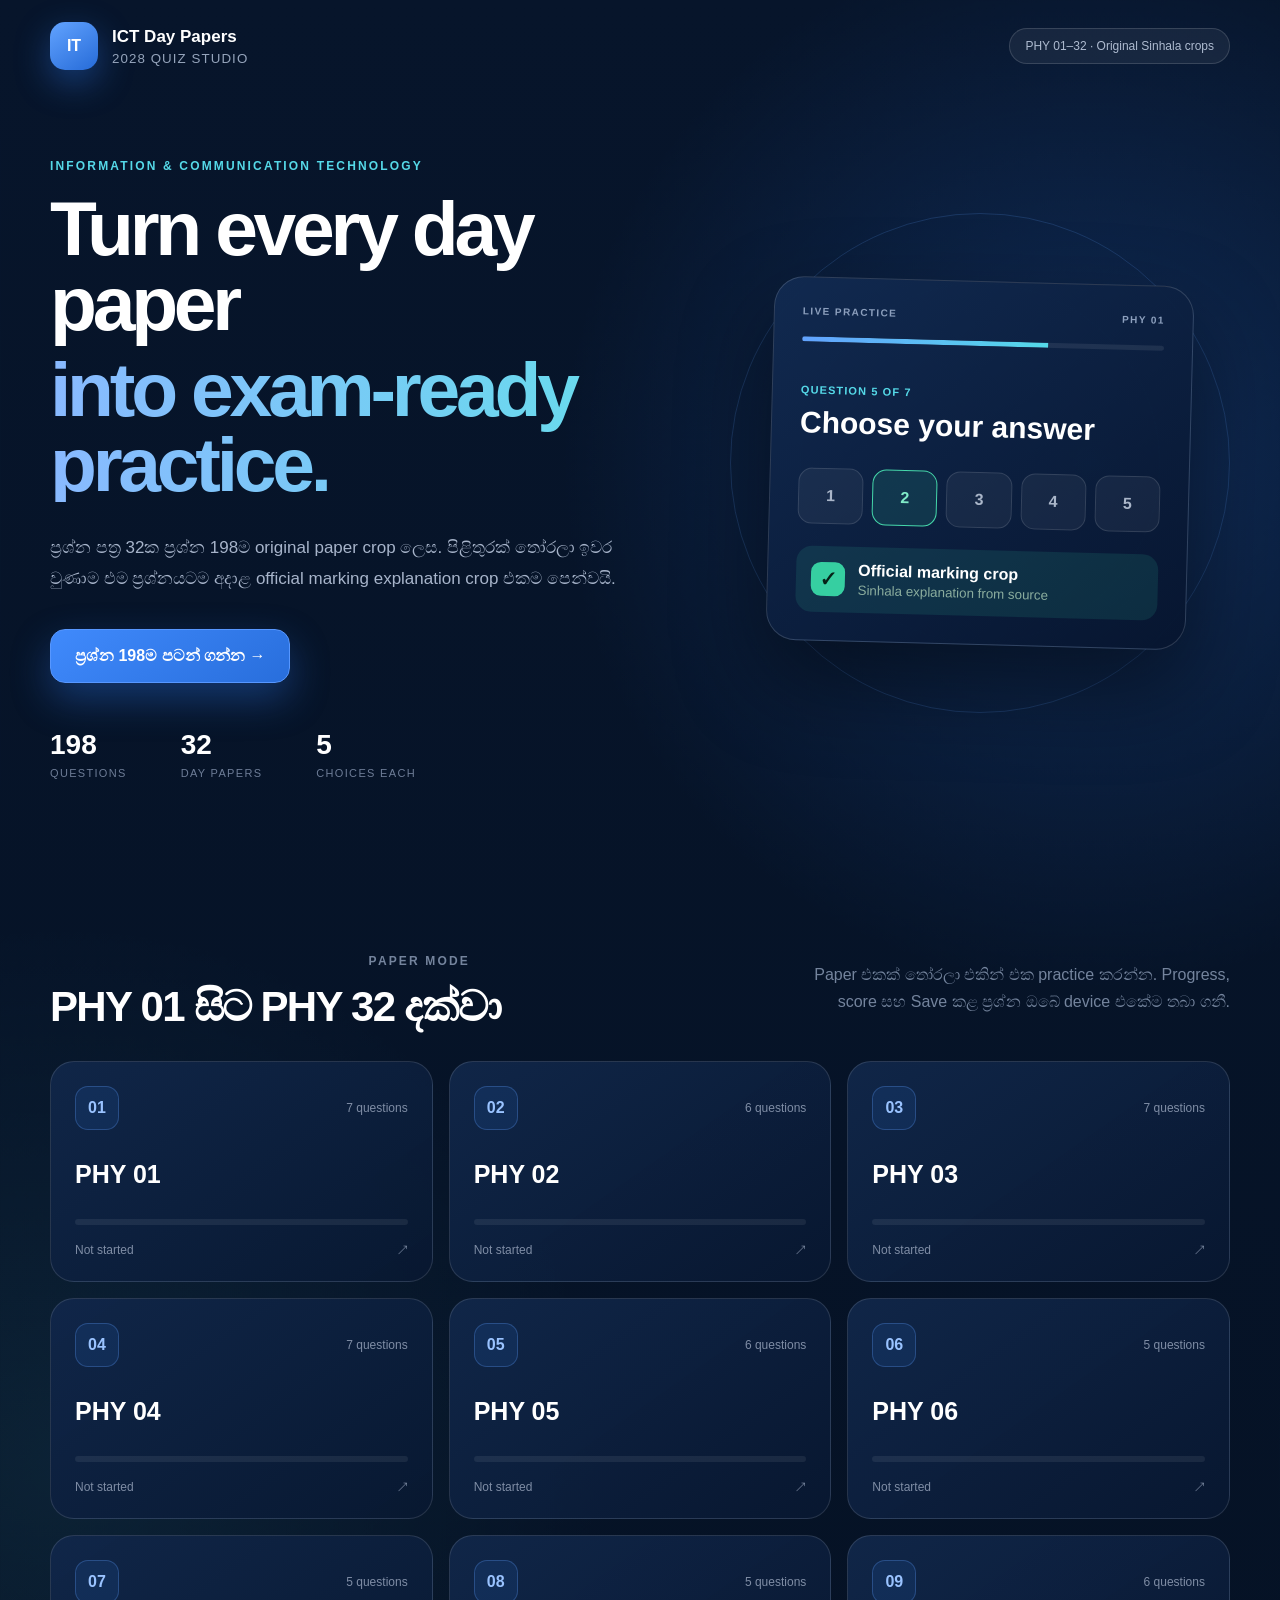
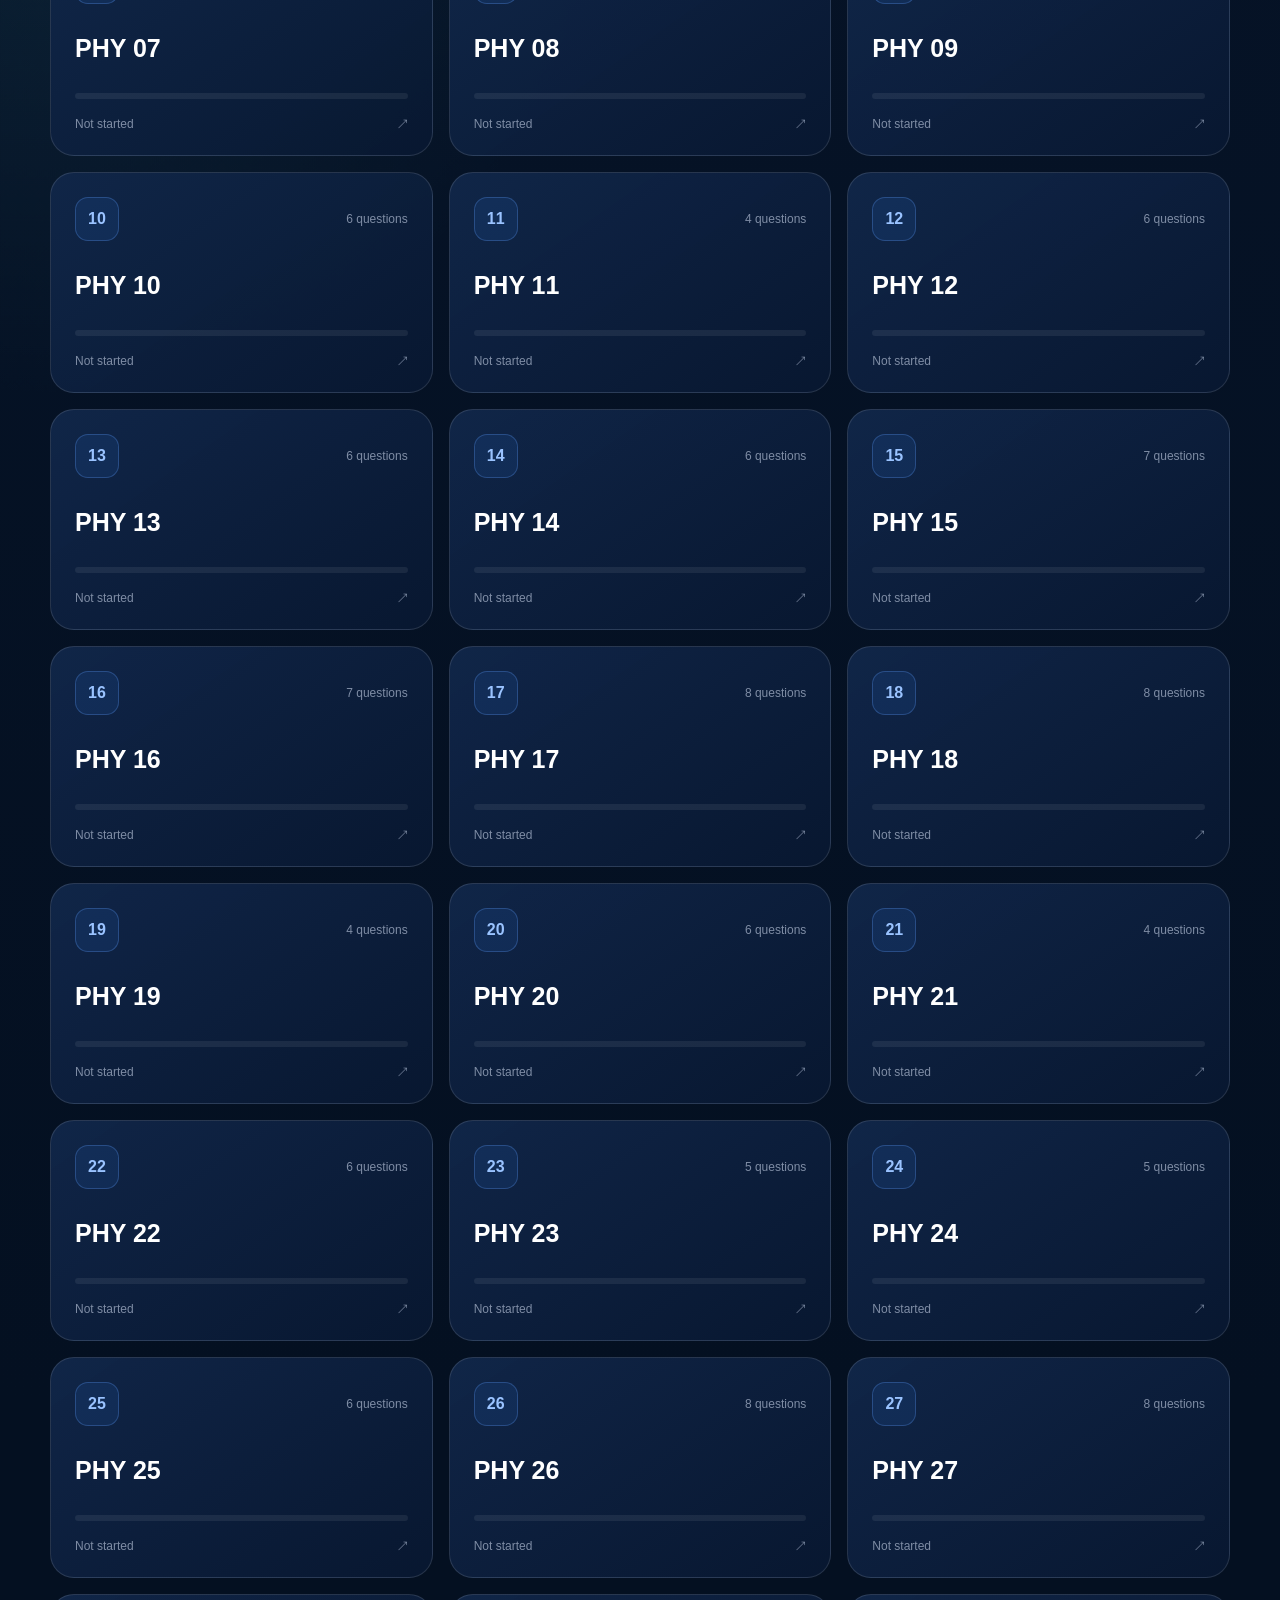
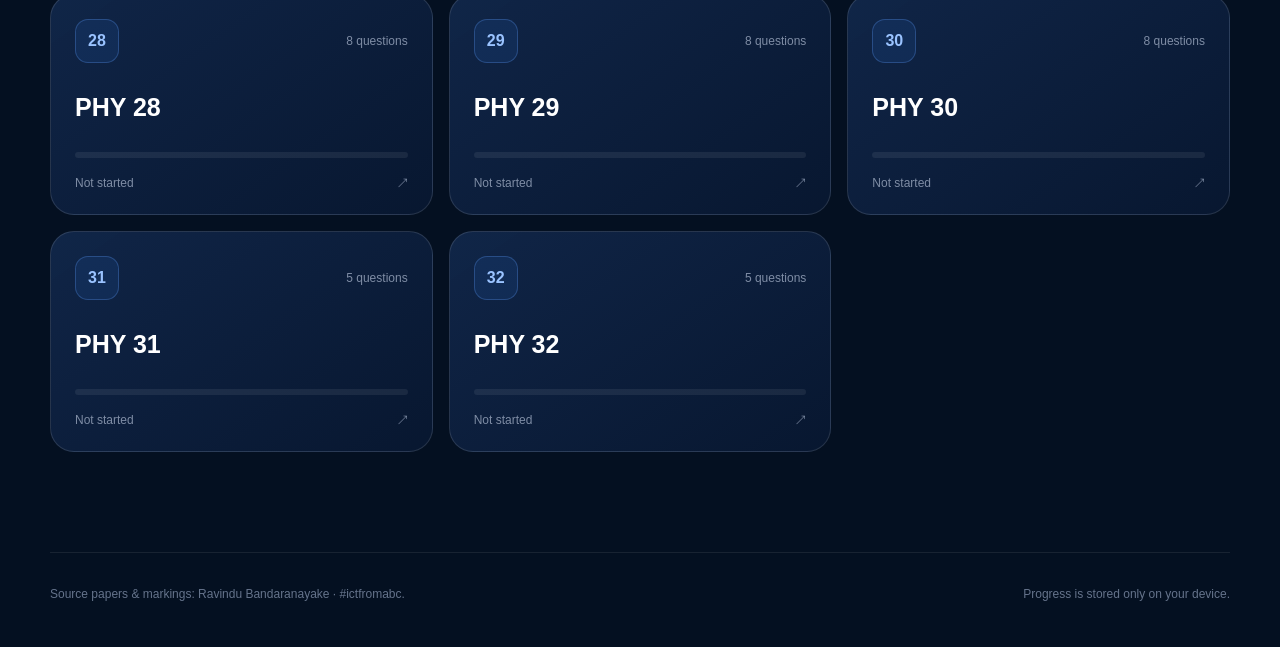
==== commit 6a454df5: "Add original-source PHY 28–32, 34 questions and 51 verified marking crops" ====
--- a/index.html
+++ b/index.html
@@ -4,14 +4,14 @@
   <meta charset="utf-8">
   <meta name="viewport" content="width=device-width,initial-scale=1">
   <meta name="theme-color" content="#07152b">
-  <meta name="description" content="ICT Day Papers 2028 — PHY 01 to PHY 27">
+  <meta name="description" content="ICT Day Papers 2028 — PHY 01 to PHY 32">
   <title>ICT Day Papers — 2028 Quiz Studio</title>
-  <link rel="stylesheet" href="styles.css?v=20261104-r12">
-  <link rel="stylesheet" href="reset.css?v=20261104-r12">
+  <link rel="stylesheet" href="styles.css?v=20261105-r13">
+  <link rel="stylesheet" href="reset.css?v=20261105-r13">
 </head>
 <body>
   <div id="app"></div>
-  <script src="data.js?v=20261104-r12"></script>
-  <script src="app.js?v=20261104-r12"></script>
+  <script src="data.js?v=20261105-r13"></script>
+  <script src="app.js?v=20261105-r13"></script>
 </body>
 </html>
